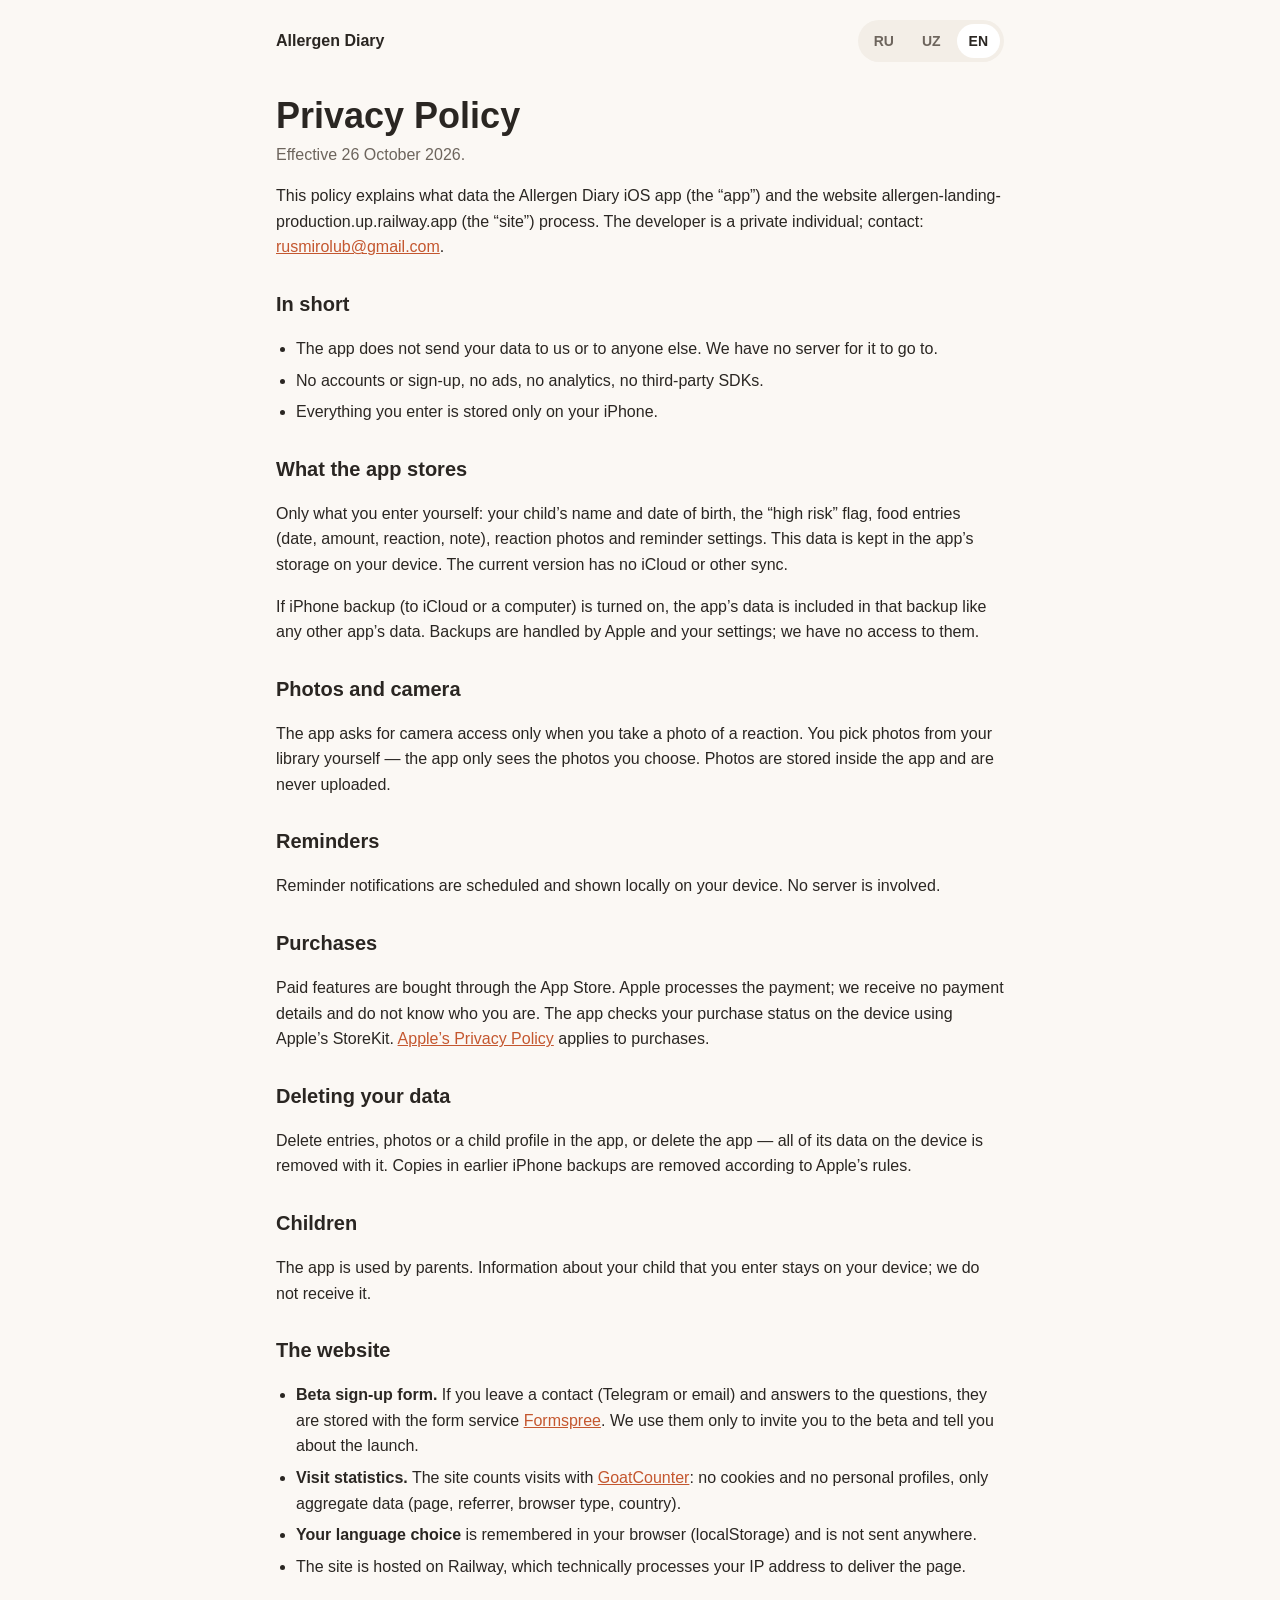
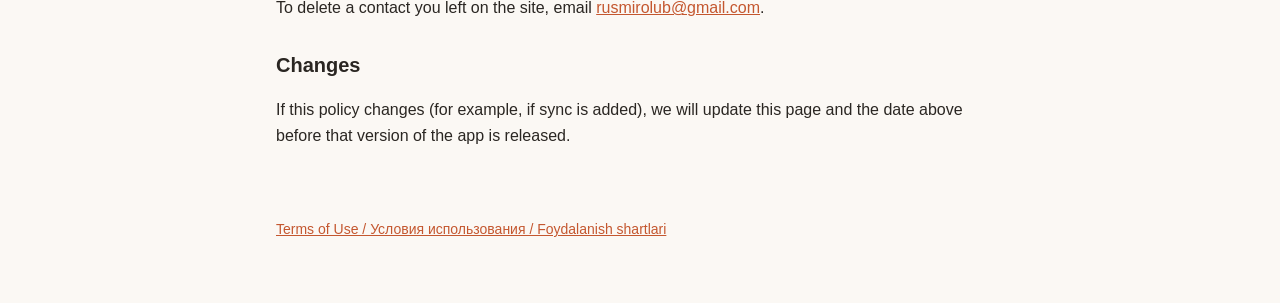
==== privacy.html @ 8f7fe10d "Landing, privacy policy and terms" ====
<!doctype html>
<html lang="ru">
<head>
<meta charset="utf-8">
<meta name="viewport" content="width=device-width, initial-scale=1">
<title>Allergen Diary — Privacy Policy</title>
<meta name="robots" content="index,follow">
<link rel="stylesheet" href="legal.css">
</head>
<body>
<header class="wrap top">
  <a class="brand" href="./">Allergen Diary</a>
  <nav class="langs" aria-label="Language">
    <a href="?lang=ru" data-l="ru">RU</a><a href="?lang=uz" data-l="uz">UZ</a><a href="?lang=en" data-l="en">EN</a>
  </nav>
</header>
<main class="wrap">

<article lang="ru" data-lang="ru">
<h1>Политика конфиденциальности</h1>
<p class="meta">Действует с 26 октября 2026 г.</p>
<p>Эта политика описывает, какие данные обрабатывает iOS-приложение «Allergen Diary» (далее — приложение) и сайт allergen-landing-production.up.railway.app (далее — сайт). Разработчик — частное лицо, контакт: <a href="mailto:rusmirolub@gmail.com">rusmirolub@gmail.com</a>.</p>

<h2>Коротко</h2>
<ul>
  <li>Приложение не передаёт ваши данные ни нам, ни третьим лицам. У нас нет сервера, куда они могли бы попасть.</li>
  <li>Нет аккаунтов и регистрации, нет рекламы, аналитики и сторонних SDK.</li>
  <li>Всё, что вы вводите, хранится только на вашем iPhone.</li>
</ul>

<h2>Какие данные хранит приложение</h2>
<p>Только то, что вы вводите сами: имя и дата рождения ребёнка, отметка «высокий риск», записи о продуктах (дата, количество, реакция, заметка), фото реакций, настройки напоминаний. Эти данные хранятся в памяти приложения на устройстве. Синхронизации через iCloud или другой сервис в текущей версии нет.</p>
<p>Если у вас включено резервное копирование iPhone (в iCloud или на компьютер), данные приложения попадают в эту копию, как и данные других приложений. Резервным копированием управляет Apple и ваши настройки; мы к копиям доступа не имеем.</p>

<h2>Фото и камера</h2>
<p>Приложение просит доступ к камере только когда вы фотографируете реакцию. Фото из галереи вы выбираете сами — приложение видит только выбранные снимки. Фото сохраняются внутри приложения и никуда не отправляются.</p>

<h2>Напоминания</h2>
<p>Уведомления-напоминания создаются и показываются локально на устройстве. Сервер для них не используется.</p>

<h2>Покупки</h2>
<p>Платные функции оплачиваются через App Store. Платёж обрабатывает Apple, мы не получаем ваши платёжные данные и не знаем, кто вы. Приложение проверяет статус покупки средствами Apple (StoreKit) на устройстве. К покупкам применяется <a href="https://www.apple.com/legal/privacy/">политика конфиденциальности Apple</a>.</p>

<h2>Как удалить данные</h2>
<p>Удалите записи, фото или профиль ребёнка в приложении либо удалите приложение — вместе с ним удаляются все его данные на устройстве. Копии в ранее сделанных резервных копиях iPhone удаляются по правилам Apple.</p>

<h2>Дети</h2>
<p>Приложением пользуются родители. Сведения о ребёнке, которые вы вводите, остаются на вашем устройстве; мы их не получаем.</p>

<h2>Сайт</h2>
<ul>
  <li><strong>Форма записи в бета-тест.</strong> Если вы оставляете контакт (Telegram или email) и ответы на вопросы, они сохраняются в сервисе форм <a href="https://formspree.io/legal/privacy-policy">Formspree</a>. Мы используем их только чтобы пригласить в бета-тест и сообщить о запуске.</li>
  <li><strong>Статистика посещений.</strong> Сайт считает визиты сервисом <a href="https://www.goatcounter.com/help/privacy">GoatCounter</a>: без cookie и без личных профилей, только агрегированные данные (страница, источник перехода, тип браузера, страна).</li>
  <li><strong>Выбор языка</strong> запоминается в вашем браузере (localStorage) и никуда не отправляется.</li>
  <li>Сайт размещён на хостинге Railway, который технически обрабатывает IP-адрес, чтобы доставить страницу.</li>
</ul>
<p>Чтобы удалить контакт, оставленный на сайте, напишите на <a href="mailto:rusmirolub@gmail.com">rusmirolub@gmail.com</a>.</p>

<h2>Изменения</h2>
<p>Если политика изменится (например, появится синхронизация), мы обновим эту страницу и дату вверху до выхода такой версии приложения.</p>
</article>

<article lang="uz" data-lang="uz">
<h1>Maxfiylik siyosati</h1>
<p class="meta">2026-yil 26-oktabrdan amal qiladi.</p>
<p>Ushbu siyosat «Allergen Diary» iOS ilovasi (keyingi oʻrinlarda — ilova) va allergen-landing-production.up.railway.app sayti (keyingi oʻrinlarda — sayt) qanday maʼlumotlarni qayta ishlashini tushuntiradi. Ishlab chiquvchi — jismoniy shaxs, aloqa: <a href="mailto:rusmirolub@gmail.com">rusmirolub@gmail.com</a>.</p>

<h2>Qisqacha</h2>
<ul>
  <li>Ilova maʼlumotlaringizni na bizga, na uchinchi shaxslarga yubormaydi. Ular tushishi mumkin boʻlgan serverimiz yoʻq.</li>
  <li>Akkaunt va roʻyxatdan oʻtish yoʻq, reklama, analitika va uchinchi tomon SDKʼlari yoʻq.</li>
  <li>Siz kiritgan hamma narsa faqat iPhoneʼingizda saqlanadi.</li>
</ul>

<h2>Ilova qanday maʼlumotlarni saqlaydi</h2>
<p>Faqat oʻzingiz kiritgan maʼlumotlar: bolaning ismi va tugʻilgan sanasi, «yuqori xavf» belgisi, mahsulotlar haqidagi yozuvlar (sana, miqdor, reaksiya, izoh), reaksiya suratlari, eslatma sozlamalari. Bu maʼlumotlar qurilmadagi ilova xotirasida saqlanadi. Joriy versiyada iCloud yoki boshqa xizmat orqali sinxronlash yoʻq.</p>
<p>Agar iPhone zaxira nusxasi (iCloud yoki kompyuterga) yoqilgan boʻlsa, ilova maʼlumotlari boshqa ilovalar maʼlumotlari kabi shu nusxaga tushadi. Zaxira nusxalarni Apple va sizning sozlamalaringiz boshqaradi; bizda ularga kirish imkoni yoʻq.</p>

<h2>Suratlar va kamera</h2>
<p>Ilova kameraga ruxsatni faqat siz reaksiyani suratga olayotganingizda soʻraydi. Galereyadan suratlarni oʻzingiz tanlaysiz — ilova faqat tanlangan suratlarni koʻradi. Suratlar ilova ichida saqlanadi va hech qayerga yuborilmaydi.</p>

<h2>Eslatmalar</h2>
<p>Eslatma bildirishnomalari qurilmada mahalliy yaratiladi va koʻrsatiladi. Ular uchun server ishlatilmaydi.</p>

<h2>Xaridlar</h2>
<p>Pullik funksiyalar App Store orqali toʻlanadi. Toʻlovni Apple qayta ishlaydi, biz toʻlov maʼlumotlaringizni olmaymiz va kimligingizni bilmaymiz. Ilova xarid holatini qurilmada Apple vositalari (StoreKit) bilan tekshiradi. Xaridlarga <a href="https://www.apple.com/legal/privacy/">Apple maxfiylik siyosati</a> qoʻllanadi.</p>

<h2>Maʼlumotlarni qanday oʻchirish mumkin</h2>
<p>Ilovada yozuvlar, suratlar yoki bola profilini oʻchiring yoxud ilovani oʻchiring — u bilan birga qurilmadagi barcha maʼlumotlari oʻchadi. Avval yaratilgan iPhone zaxira nusxalaridagi maʼlumotlar Apple qoidalari boʻyicha oʻchiriladi.</p>

<h2>Bolalar</h2>
<p>Ilovadan ota-onalar foydalanadi. Siz kiritgan bola haqidagi maʼlumotlar qurilmangizda qoladi; biz ularni olmaymiz.</p>

<h2>Sayt</h2>
<ul>
  <li><strong>Beta-testga yozilish shakli.</strong> Agar kontakt (Telegram yoki email) va savollarga javoblarni qoldirsangiz, ular <a href="https://formspree.io/legal/privacy-policy">Formspree</a> shakllar xizmatida saqlanadi. Ulardan faqat beta-testga taklif qilish va ishga tushirish haqida xabar berish uchun foydalanamiz.</li>
  <li><strong>Tashriflar statistikasi.</strong> Sayt tashriflarni <a href="https://www.goatcounter.com/help/privacy">GoatCounter</a> xizmati bilan hisoblaydi: cookie va shaxsiy profillarsiz, faqat umumlashtirilgan maʼlumotlar (sahifa, oʻtish manbasi, brauzer turi, mamlakat).</li>
  <li><strong>Til tanlovi</strong> brauzeringizda (localStorage) eslab qolinadi va hech qayerga yuborilmaydi.</li>
  <li>Sayt Railway xostingida joylashgan; u sahifani yetkazish uchun IP-manzilni texnik jihatdan qayta ishlaydi.</li>
</ul>
<p>Saytda qoldirilgan kontaktni oʻchirish uchun <a href="mailto:rusmirolub@gmail.com">rusmirolub@gmail.com</a> manziliga yozing.</p>

<h2>Oʻzgarishlar</h2>
<p>Agar siyosat oʻzgarsa (masalan, sinxronlash paydo boʻlsa), ilovaning shunday versiyasi chiqishidan oldin ushbu sahifani va yuqoridagi sanani yangilaymiz.</p>
</article>

<article lang="en" data-lang="en">
<h1>Privacy Policy</h1>
<p class="meta">Effective 26 October 2026.</p>
<p>This policy explains what data the Allergen Diary iOS app (the “app”) and the website allergen-landing-production.up.railway.app (the “site”) process. The developer is a private individual; contact: <a href="mailto:rusmirolub@gmail.com">rusmirolub@gmail.com</a>.</p>

<h2>In short</h2>
<ul>
  <li>The app does not send your data to us or to anyone else. We have no server for it to go to.</li>
  <li>No accounts or sign-up, no ads, no analytics, no third-party SDKs.</li>
  <li>Everything you enter is stored only on your iPhone.</li>
</ul>

<h2>What the app stores</h2>
<p>Only what you enter yourself: your child’s name and date of birth, the “high risk” flag, food entries (date, amount, reaction, note), reaction photos and reminder settings. This data is kept in the app’s storage on your device. The current version has no iCloud or other sync.</p>
<p>If iPhone backup (to iCloud or a computer) is turned on, the app’s data is included in that backup like any other app’s data. Backups are handled by Apple and your settings; we have no access to them.</p>

<h2>Photos and camera</h2>
<p>The app asks for camera access only when you take a photo of a reaction. You pick photos from your library yourself — the app only sees the photos you choose. Photos are stored inside the app and are never uploaded.</p>

<h2>Reminders</h2>
<p>Reminder notifications are scheduled and shown locally on your device. No server is involved.</p>

<h2>Purchases</h2>
<p>Paid features are bought through the App Store. Apple processes the payment; we receive no payment details and do not know who you are. The app checks your purchase status on the device using Apple’s StoreKit. <a href="https://www.apple.com/legal/privacy/">Apple’s Privacy Policy</a> applies to purchases.</p>

<h2>Deleting your data</h2>
<p>Delete entries, photos or a child profile in the app, or delete the app — all of its data on the device is removed with it. Copies in earlier iPhone backups are removed according to Apple’s rules.</p>

<h2>Children</h2>
<p>The app is used by parents. Information about your child that you enter stays on your device; we do not receive it.</p>

<h2>The website</h2>
<ul>
  <li><strong>Beta sign-up form.</strong> If you leave a contact (Telegram or email) and answers to the questions, they are stored with the form service <a href="https://formspree.io/legal/privacy-policy">Formspree</a>. We use them only to invite you to the beta and tell you about the launch.</li>
  <li><strong>Visit statistics.</strong> The site counts visits with <a href="https://www.goatcounter.com/help/privacy">GoatCounter</a>: no cookies and no personal profiles, only aggregate data (page, referrer, browser type, country).</li>
  <li><strong>Your language choice</strong> is remembered in your browser (localStorage) and is not sent anywhere.</li>
  <li>The site is hosted on Railway, which technically processes your IP address to deliver the page.</li>
</ul>
<p>To delete a contact you left on the site, email <a href="mailto:rusmirolub@gmail.com">rusmirolub@gmail.com</a>.</p>

<h2>Changes</h2>
<p>If this policy changes (for example, if sync is added), we will update this page and the date above before that version of the app is released.</p>
</article>

<p class="other"><a href="terms" data-keep-lang>Terms of Use / Условия использования / Foydalanish shartlari</a></p>
</main>
<script src="legal.js"></script>
</body>
</html>
---- legal.css ----
:root {
  --bg: #fbf8f4; --surface: #ffffff; --surface-2: #f3eee7; --text: #2a2622; --muted: #6d655d;
  --line: #e6dfd5; --accent: #c4572f; --note: #fff4e5;
}
@media (prefers-color-scheme: dark) {
  :root:not([data-theme="light"]) {
    --bg: #1c1a18; --surface: #262320; --surface-2: #2f2b27; --text: #f1ece6; --muted: #b3aaa0;
    --line: #3b3631; --accent: #e8794f; --note: #3d321a;
  }
}
:root[data-theme="dark"] {
  --bg: #1c1a18; --surface: #262320; --surface-2: #2f2b27; --text: #f1ece6; --muted: #b3aaa0;
  --line: #3b3631; --accent: #e8794f; --note: #3d321a;
}
* { box-sizing: border-box; }
html { -webkit-text-size-adjust: 100%; }
body {
  margin: 0; background: var(--bg); color: var(--text);
  font: 16px/1.6 -apple-system, BlinkMacSystemFont, "Segoe UI", Roboto, "Helvetica Neue", Arial, sans-serif;
}
.wrap { max-width: 760px; margin: 0 auto; padding: 0 16px; }
.top { display: flex; align-items: center; justify-content: space-between; padding-top: 20px; padding-bottom: 8px; }
.brand { font-weight: 700; color: var(--text); text-decoration: none; }
.langs { display: flex; gap: 4px; background: var(--surface-2); border-radius: 999px; padding: 4px; }
.langs a { color: var(--muted); text-decoration: none; font-size: 14px; font-weight: 600; padding: 6px 12px; border-radius: 999px; }
.langs a[aria-current="true"] { background: var(--surface); color: var(--text); }
h1 { font-size: clamp(26px, 5vw, 36px); line-height: 1.2; margin: 24px 0 4px; }
h2 { font-size: 20px; margin: 28px 0 8px; }
.meta { color: var(--muted); margin-top: 0; }
a { color: var(--accent); }
ul { padding-left: 20px; }
li { margin: 6px 0; }
.note { background: var(--note); border-radius: 12px; padding: 12px 16px; }
article { padding-bottom: 24px; border-bottom: 1px solid var(--line); overflow-wrap: anywhere; }
.other { padding: 16px 0 48px; font-size: 14px; }
html.js article[data-lang] { display: none; border-bottom: 0; }
html.js article[data-lang].on { display: block; }
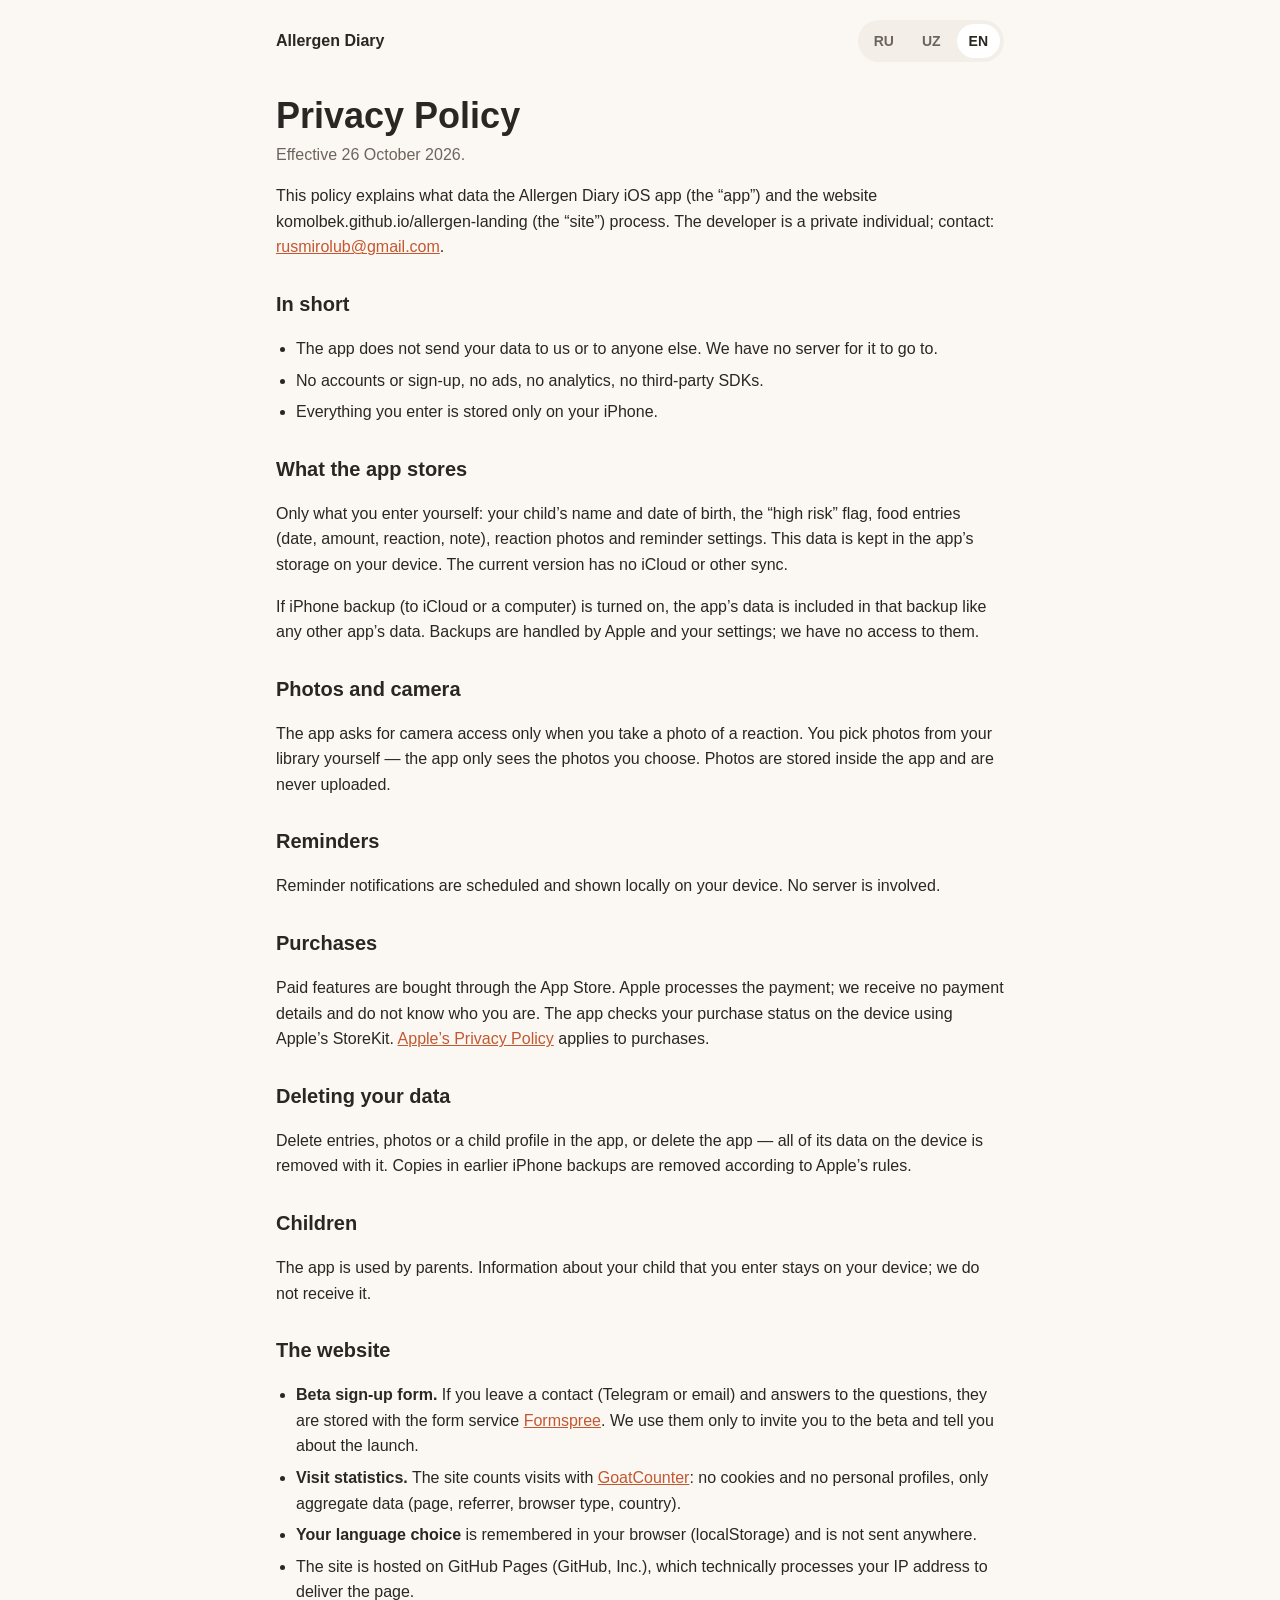
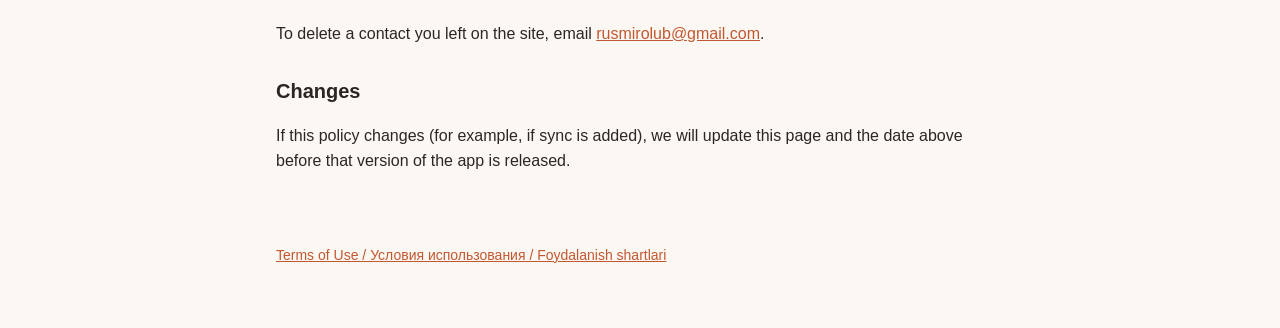
==== commit cd910dd4: "Privacy policy: hosting is GitHub Pages" ====
--- a/privacy.html
+++ b/privacy.html
@@ -19,7 +19,7 @@
 <article lang="ru" data-lang="ru">
 <h1>Политика конфиденциальности</h1>
 <p class="meta">Действует с 26 октября 2026 г.</p>
-<p>Эта политика описывает, какие данные обрабатывает iOS-приложение «Allergen Diary» (далее — приложение) и сайт allergen-landing-production.up.railway.app (далее — сайт). Разработчик — частное лицо, контакт: <a href="mailto:rusmirolub@gmail.com">rusmirolub@gmail.com</a>.</p>
+<p>Эта политика описывает, какие данные обрабатывает iOS-приложение «Allergen Diary» (далее — приложение) и сайт komolbek.github.io/allergen-landing (далее — сайт). Разработчик — частное лицо, контакт: <a href="mailto:rusmirolub@gmail.com">rusmirolub@gmail.com</a>.</p>
 
 <h2>Коротко</h2>
 <ul>
@@ -52,7 +52,7 @@
   <li><strong>Форма записи в бета-тест.</strong> Если вы оставляете контакт (Telegram или email) и ответы на вопросы, они сохраняются в сервисе форм <a href="https://formspree.io/legal/privacy-policy">Formspree</a>. Мы используем их только чтобы пригласить в бета-тест и сообщить о запуске.</li>
   <li><strong>Статистика посещений.</strong> Сайт считает визиты сервисом <a href="https://www.goatcounter.com/help/privacy">GoatCounter</a>: без cookie и без личных профилей, только агрегированные данные (страница, источник перехода, тип браузера, страна).</li>
   <li><strong>Выбор языка</strong> запоминается в вашем браузере (localStorage) и никуда не отправляется.</li>
-  <li>Сайт размещён на хостинге Railway, который технически обрабатывает IP-адрес, чтобы доставить страницу.</li>
+  <li>Сайт размещён на GitHub Pages (GitHub, Inc.), который технически обрабатывает IP-адрес, чтобы доставить страницу.</li>
 </ul>
 <p>Чтобы удалить контакт, оставленный на сайте, напишите на <a href="mailto:rusmirolub@gmail.com">rusmirolub@gmail.com</a>.</p>
 
@@ -63,7 +63,7 @@
 <article lang="uz" data-lang="uz">
 <h1>Maxfiylik siyosati</h1>
 <p class="meta">2026-yil 26-oktabrdan amal qiladi.</p>
-<p>Ushbu siyosat «Allergen Diary» iOS ilovasi (keyingi oʻrinlarda — ilova) va allergen-landing-production.up.railway.app sayti (keyingi oʻrinlarda — sayt) qanday maʼlumotlarni qayta ishlashini tushuntiradi. Ishlab chiquvchi — jismoniy shaxs, aloqa: <a href="mailto:rusmirolub@gmail.com">rusmirolub@gmail.com</a>.</p>
+<p>Ushbu siyosat «Allergen Diary» iOS ilovasi (keyingi oʻrinlarda — ilova) va komolbek.github.io/allergen-landing sayti (keyingi oʻrinlarda — sayt) qanday maʼlumotlarni qayta ishlashini tushuntiradi. Ishlab chiquvchi — jismoniy shaxs, aloqa: <a href="mailto:rusmirolub@gmail.com">rusmirolub@gmail.com</a>.</p>
 
 <h2>Qisqacha</h2>
 <ul>
@@ -96,7 +96,7 @@
   <li><strong>Beta-testga yozilish shakli.</strong> Agar kontakt (Telegram yoki email) va savollarga javoblarni qoldirsangiz, ular <a href="https://formspree.io/legal/privacy-policy">Formspree</a> shakllar xizmatida saqlanadi. Ulardan faqat beta-testga taklif qilish va ishga tushirish haqida xabar berish uchun foydalanamiz.</li>
   <li><strong>Tashriflar statistikasi.</strong> Sayt tashriflarni <a href="https://www.goatcounter.com/help/privacy">GoatCounter</a> xizmati bilan hisoblaydi: cookie va shaxsiy profillarsiz, faqat umumlashtirilgan maʼlumotlar (sahifa, oʻtish manbasi, brauzer turi, mamlakat).</li>
   <li><strong>Til tanlovi</strong> brauzeringizda (localStorage) eslab qolinadi va hech qayerga yuborilmaydi.</li>
-  <li>Sayt Railway xostingida joylashgan; u sahifani yetkazish uchun IP-manzilni texnik jihatdan qayta ishlaydi.</li>
+  <li>Sayt GitHub Pages (GitHub, Inc.) xostingida joylashgan; u sahifani yetkazish uchun IP-manzilni texnik jihatdan qayta ishlaydi.</li>
 </ul>
 <p>Saytda qoldirilgan kontaktni oʻchirish uchun <a href="mailto:rusmirolub@gmail.com">rusmirolub@gmail.com</a> manziliga yozing.</p>
 
@@ -107,7 +107,7 @@
 <article lang="en" data-lang="en">
 <h1>Privacy Policy</h1>
 <p class="meta">Effective 26 October 2026.</p>
-<p>This policy explains what data the Allergen Diary iOS app (the “app”) and the website allergen-landing-production.up.railway.app (the “site”) process. The developer is a private individual; contact: <a href="mailto:rusmirolub@gmail.com">rusmirolub@gmail.com</a>.</p>
+<p>This policy explains what data the Allergen Diary iOS app (the “app”) and the website komolbek.github.io/allergen-landing (the “site”) process. The developer is a private individual; contact: <a href="mailto:rusmirolub@gmail.com">rusmirolub@gmail.com</a>.</p>
 
 <h2>In short</h2>
 <ul>
@@ -140,7 +140,7 @@
   <li><strong>Beta sign-up form.</strong> If you leave a contact (Telegram or email) and answers to the questions, they are stored with the form service <a href="https://formspree.io/legal/privacy-policy">Formspree</a>. We use them only to invite you to the beta and tell you about the launch.</li>
   <li><strong>Visit statistics.</strong> The site counts visits with <a href="https://www.goatcounter.com/help/privacy">GoatCounter</a>: no cookies and no personal profiles, only aggregate data (page, referrer, browser type, country).</li>
   <li><strong>Your language choice</strong> is remembered in your browser (localStorage) and is not sent anywhere.</li>
-  <li>The site is hosted on Railway, which technically processes your IP address to deliver the page.</li>
+  <li>The site is hosted on GitHub Pages (GitHub, Inc.), which technically processes your IP address to deliver the page.</li>
 </ul>
 <p>To delete a contact you left on the site, email <a href="mailto:rusmirolub@gmail.com">rusmirolub@gmail.com</a>.</p>
 
